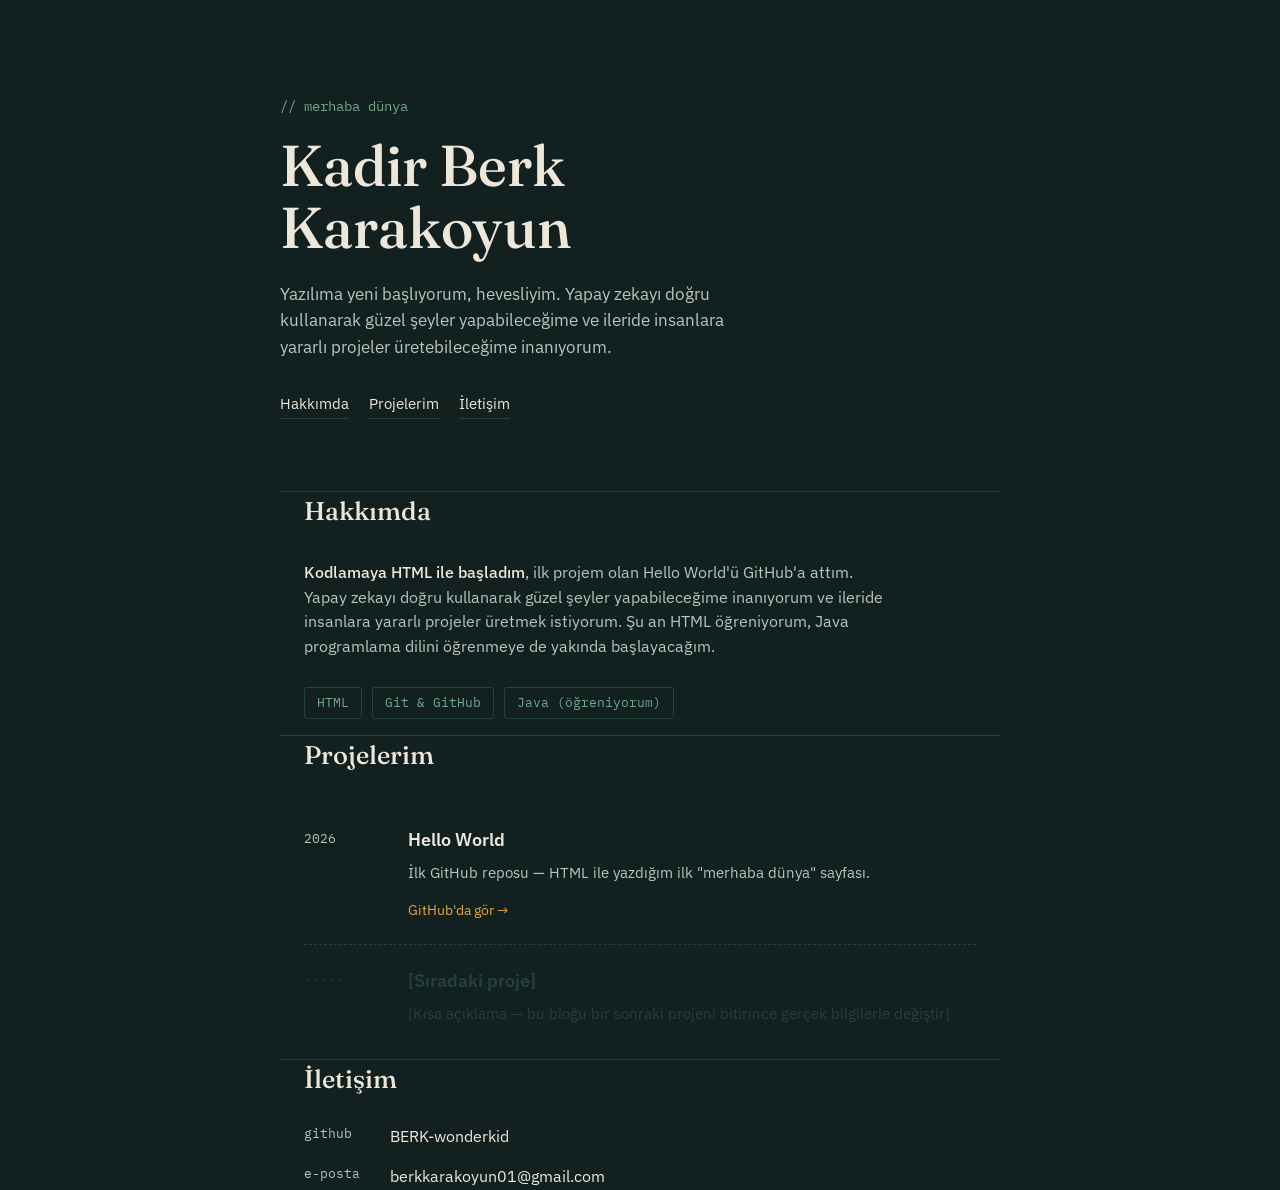
==== index.html @ 4d9e1911 "Rename portfolyo (1).html to index.html" ====
<!DOCTYPE html>
<html lang="tr">
<head>
<meta charset="UTF-8">
<meta name="viewport" content="width=device-width, initial-scale=1.0">
<title>Kadir Berk Karakoyun — Portfolyo</title>
<link rel="preconnect" href="https://fonts.googleapis.com">
<link rel="preconnect" href="https://fonts.gstatic.com" crossorigin>
<link href="https://fonts.googleapis.com/css2?family=Fraunces:opsz,wght@9..144,400;9..144,500;9..144,600&family=IBM+Plex+Sans:wght@400;500;600&family=IBM+Plex+Mono:wght@400;500&display=swap" rel="stylesheet">
<style>
  :root {
    --ink: #12211f;
    --panel: #172725;
    --panel-line: #24413c;
    --paper: #ede7da;
    --paper-dim: #b9c4bd;
    --amber: #e0a83e;
    --sage: #6fa98c;
    --max-w: 720px;
  }

  * { box-sizing: border-box; }

  html { scroll-behavior: smooth; }

  body {
    margin: 0;
    background: var(--ink);
    color: var(--paper);
    font-family: 'IBM Plex Sans', sans-serif;
    line-height: 1.55;
    -webkit-font-smoothing: antialiased;
  }

  ::selection { background: var(--amber); color: var(--ink); }

  a { color: inherit; }

  a:focus-visible,
  button:focus-visible {
    outline: 2px solid var(--amber);
    outline-offset: 3px;
  }

  .wrap {
    max-width: var(--max-w);
    margin: 0 auto;
    padding: 0 24px;
  }

  /* ---------- Header ---------- */

  header.hero {
    padding: 96px 0 72px;
    border-bottom: 1px solid var(--panel-line);
  }

  .hero .kicker {
    font-family: 'IBM Plex Mono', monospace;
    font-size: 0.85rem;
    color: var(--sage);
    margin: 0 0 18px;
  }

  .hero h1 {
    font-family: 'Fraunces', serif;
    font-weight: 500;
    font-size: clamp(2.4rem, 6vw, 3.6rem);
    line-height: 1.08;
    margin: 0 0 22px;
    max-width: 11ch;
  }

  .hero p {
    max-width: 46ch;
    color: var(--paper-dim);
    font-size: 1.05rem;
    margin: 0 0 32px;
  }

  .hero-links {
    display: flex;
    gap: 20px;
    flex-wrap: wrap;
  }

  .hero-links a {
    text-decoration: none;
    border-bottom: 1px solid var(--panel-line);
    padding-bottom: 3px;
    font-size: 0.95rem;
    transition: border-color 0.15s ease, color 0.15s ease;
  }

  .hero-links a:hover {
    border-color: var(--amber);
    color: var(--amber);
  }

  /* ---------- Section shared ---------- */

  section {
    padding: 64px 0;
    border-bottom: 1px solid var(--panel-line);
  }

  section h2 {
    font-family: 'Fraunces', serif;
    font-weight: 500;
    font-size: 1.6rem;
    margin: 0 0 28px;
  }

  /* ---------- Hakkımda ---------- */

  .about p {
    max-width: 58ch;
    color: var(--paper-dim);
    margin: 0 0 16px;
  }

  .about strong { color: var(--paper); font-weight: 500; }

  .skills {
    display: flex;
    flex-wrap: wrap;
    gap: 10px;
    margin-top: 28px;
    padding: 0;
    list-style: none;
  }

  .skills li {
    font-family: 'IBM Plex Mono', monospace;
    font-size: 0.82rem;
    color: var(--sage);
    border: 1px solid var(--panel-line);
    padding: 5px 12px;
    border-radius: 3px;
  }

  /* ---------- Projeler ---------- */

  .project {
    display: grid;
    grid-template-columns: 84px 1fr;
    gap: 20px;
    padding: 22px 0;
    border-top: 1px solid var(--panel-line);
  }

  .project:first-of-type { border-top: none; }

  .project .date {
    font-family: 'IBM Plex Mono', monospace;
    font-size: 0.8rem;
    color: var(--paper-dim);
    padding-top: 3px;
  }

  .project h3 {
    margin: 0 0 8px;
    font-size: 1.1rem;
    font-weight: 600;
  }

  .project p {
    margin: 0 0 12px;
    color: var(--paper-dim);
    font-size: 0.95rem;
  }

  .project a {
    text-decoration: none;
    font-size: 0.88rem;
    color: var(--amber);
    border-bottom: 1px solid transparent;
  }

  .project a:hover { border-color: var(--amber); }

  .project.placeholder .date,
  .project.placeholder h3,
  .project.placeholder p {
    color: var(--panel-line);
  }

  .project.placeholder {
    border-top: 1px dashed var(--panel-line);
  }

  /* ---------- İletişim ---------- */

  footer {
    padding: 56px 0 80px;
  }

  footer h2 {
    font-family: 'Fraunces', serif;
    font-weight: 500;
    font-size: 1.6rem;
    margin: 0 0 20px;
  }

  .contact-list {
    list-style: none;
    padding: 0;
    margin: 0;
    display: flex;
    flex-direction: column;
    gap: 10px;
  }

  .contact-list a {
    text-decoration: none;
    font-size: 1rem;
    display: inline-flex;
    gap: 10px;
    border-bottom: 1px solid transparent;
    width: fit-content;
  }

  .contact-list a:hover {
    color: var(--amber);
    border-color: var(--amber);
  }

  .contact-list .label {
    font-family: 'IBM Plex Mono', monospace;
    font-size: 0.8rem;
    color: var(--paper-dim);
    width: 76px;
    flex-shrink: 0;
  }

  @media (max-width: 520px) {
    header.hero { padding: 64px 0 48px; }
    section, footer { padding: 44px 0; }
    .project { grid-template-columns: 1fr; gap: 6px; }
  }

  @media (prefers-reduced-motion: reduce) {
    html { scroll-behavior: auto; }
  }
</style>
</head>
<body>

<!--
  Yeni bir proje bitirdiğinde: aşağıdaki "project placeholder" bloğunu
  gerçek bilgilerle doldur (tarih, başlık, açıklama, link), altına
  yeni bir "project placeholder" bloğu daha ekle.
-->

<header class="hero wrap">
  <p class="kicker">// merhaba dünya</p>
  <h1>Kadir Berk Karakoyun</h1>
  <p>Yazılıma yeni başlıyorum, hevesliyim. Yapay zekayı doğru kullanarak güzel şeyler yapabileceğime ve ileride insanlara yararlı projeler üretebileceğime inanıyorum.</p>
  <nav class="hero-links">
    <a href="#hakkimda">Hakkımda</a>
    <a href="#projeler">Projelerim</a>
    <a href="#iletisim">İletişim</a>
  </nav>
</header>

<section class="about wrap" id="hakkimda">
  <h2>Hakkımda</h2>
  <p><strong>Kodlamaya HTML ile başladım</strong>, ilk projem olan Hello World'ü GitHub'a attım. Yapay zekayı doğru kullanarak güzel şeyler yapabileceğime inanıyorum ve ileride insanlara yararlı projeler üretmek istiyorum. Şu an HTML öğreniyorum, Java programlama dilini öğrenmeye de yakında başlayacağım.</p>
  <ul class="skills">
    <li>HTML</li>
    <li>Git &amp; GitHub</li>
    <li>Java (öğreniyorum)</li>
  </ul>
</section>

<section class="projects wrap" id="projeler">
  <h2>Projelerim</h2>

  <div class="project">
    <span class="date">2026</span>
    <div>
      <h3>Hello World</h3>
      <p>İlk GitHub reposu — HTML ile yazdığım ilk "merhaba dünya" sayfası.</p>
      <a href="https://github.com/BERK-wonderkid/HELLO-WORLD" target="_blank" rel="noopener">GitHub'da gör →</a>
    </div>
  </div>

  <div class="project placeholder">
    <span class="date">·····</span>
    <div>
      <h3>[Sıradaki proje]</h3>
      <p>[Kısa açıklama — bu bloğu bir sonraki projeni bitirince gerçek bilgilerle değiştir]</p>
    </div>
  </div>
</section>

<footer class="wrap" id="iletisim">
  <h2>İletişim</h2>
  <ul class="contact-list">
    <li><a href="https://github.com/BERK-wonderkid" target="_blank" rel="noopener"><span class="label">github</span> BERK-wonderkid</a></li>
    <li><a href="mailto:berkkarakoyun01@gmail.com"><span class="label">e-posta</span> berkkarakoyun01@gmail.com</a></li>
  </ul>
</footer>

</body>
</html>
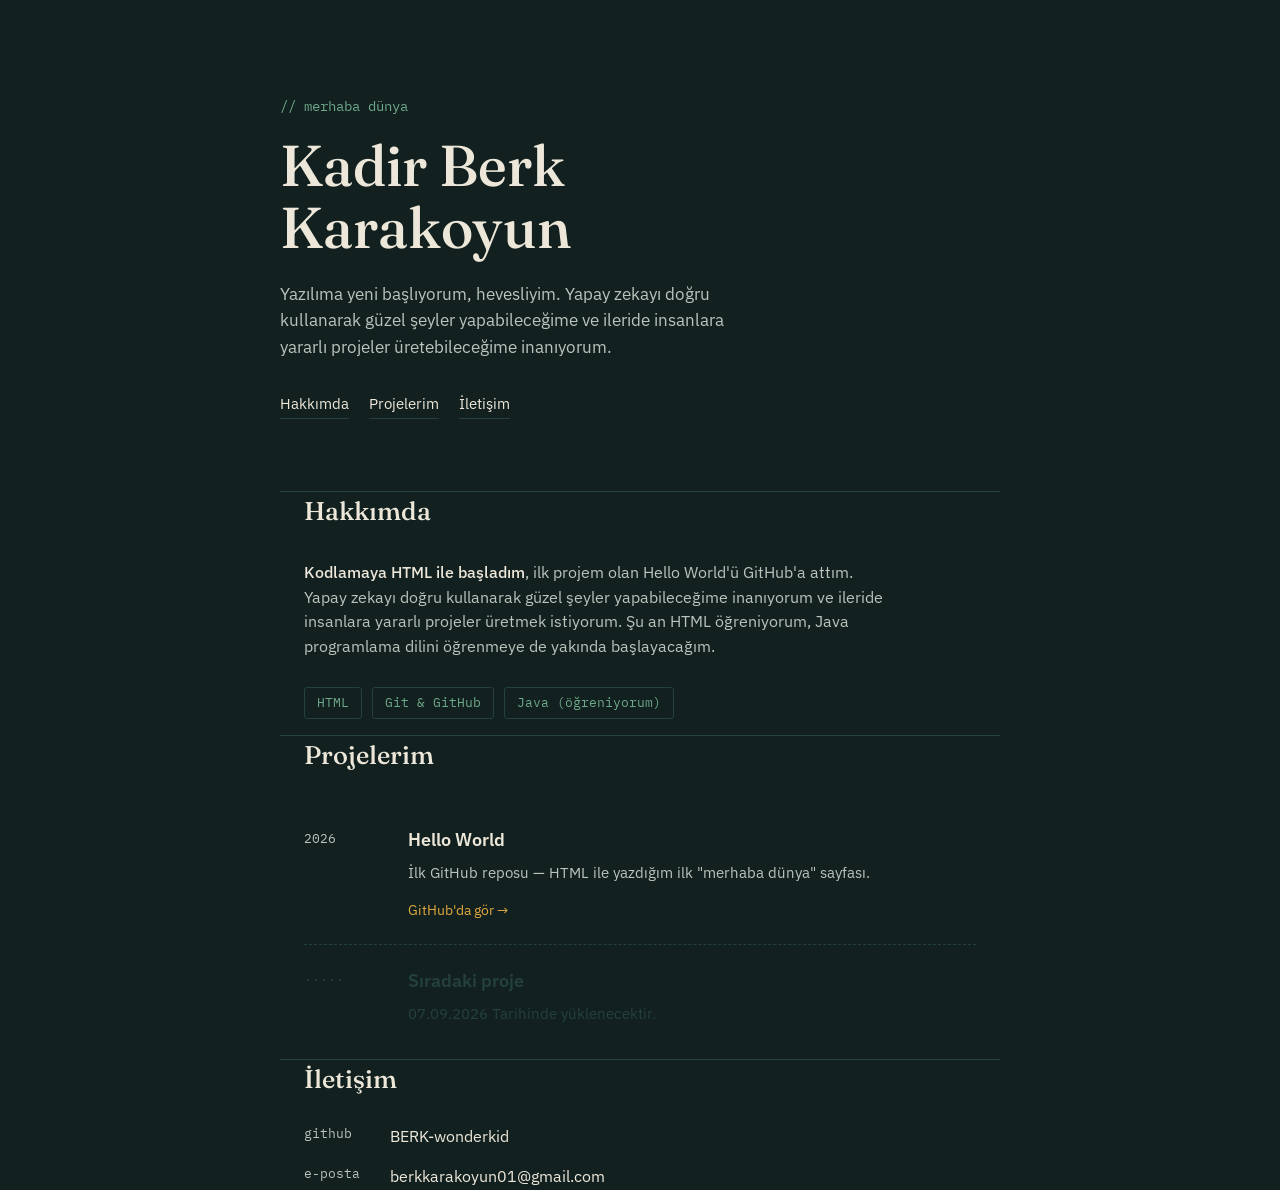
==== commit 054c8768: "Update project details in index.html" ====
--- a/index.html
+++ b/index.html
@@ -288,8 +288,8 @@
   <div class="project placeholder">
     <span class="date">·····</span>
     <div>
-      <h3>[Sıradaki proje]</h3>
-      <p>[Kısa açıklama — bu bloğu bir sonraki projeni bitirince gerçek bilgilerle değiştir]</p>
+      <h3>Sıradaki proje</h3>
+      <p>07.09.2026 Tarihinde yüklenecektir. </p>
     </div>
   </div>
 </section>
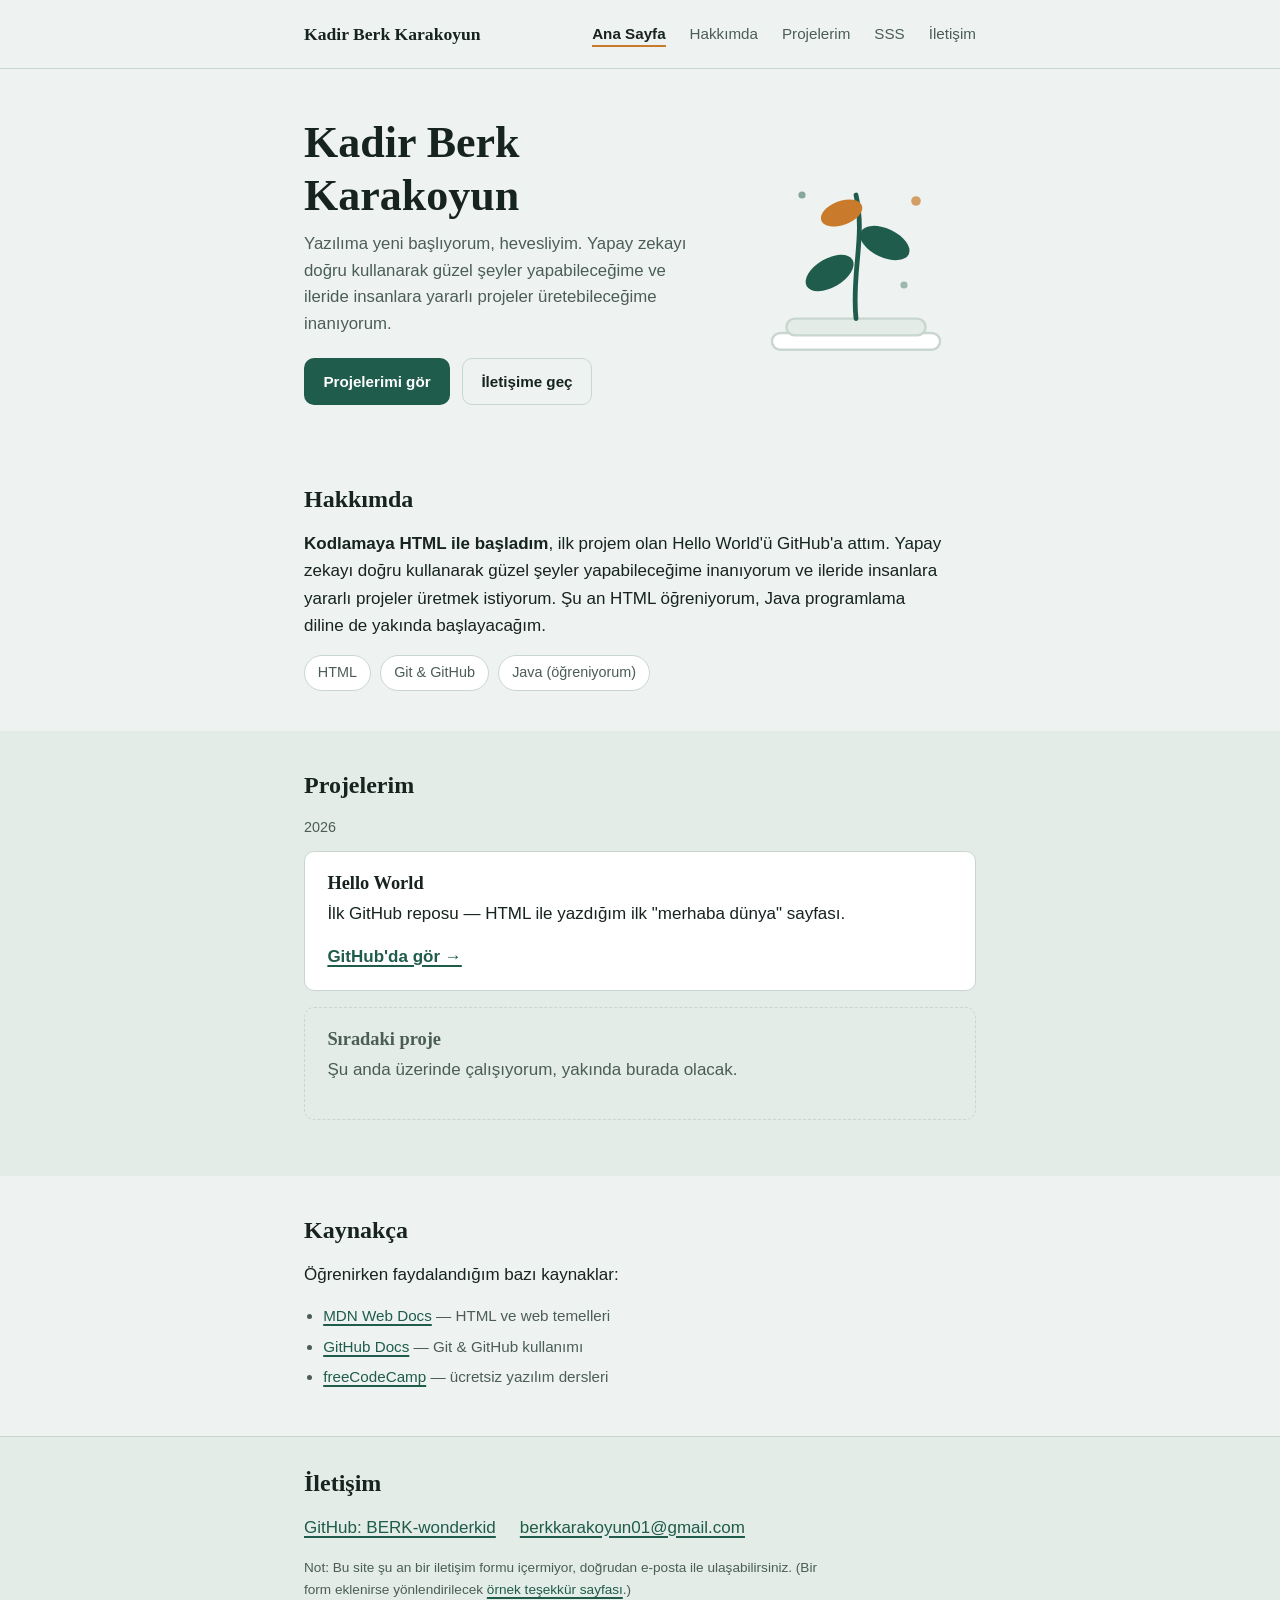
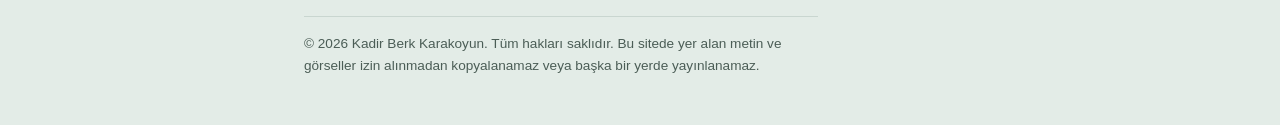
==== commit 2c255318: "Update portfolio site title and content" ====
--- a/index.html
+++ b/index.html
@@ -3,303 +3,112 @@
 <head>
 <meta charset="UTF-8">
 <meta name="viewport" content="width=device-width, initial-scale=1.0">
-<title>Kadir Berk Karakoyun — Portfolyo</title>
-<link rel="preconnect" href="https://fonts.googleapis.com">
-<link rel="preconnect" href="https://fonts.gstatic.com" crossorigin>
-<link href="https://fonts.googleapis.com/css2?family=Fraunces:opsz,wght@9..144,400;9..144,500;9..144,600&family=IBM+Plex+Sans:wght@400;500;600&family=IBM+Plex+Mono:wght@400;500&display=swap" rel="stylesheet">
-<style>
-  :root {
-    --ink: #12211f;
-    --panel: #172725;
-    --panel-line: #24413c;
-    --paper: #ede7da;
-    --paper-dim: #b9c4bd;
-    --amber: #e0a83e;
-    --sage: #6fa98c;
-    --max-w: 720px;
-  }
-
-  * { box-sizing: border-box; }
-
-  html { scroll-behavior: smooth; }
-
-  body {
-    margin: 0;
-    background: var(--ink);
-    color: var(--paper);
-    font-family: 'IBM Plex Sans', sans-serif;
-    line-height: 1.55;
-    -webkit-font-smoothing: antialiased;
-  }
-
-  ::selection { background: var(--amber); color: var(--ink); }
-
-  a { color: inherit; }
-
-  a:focus-visible,
-  button:focus-visible {
-    outline: 2px solid var(--amber);
-    outline-offset: 3px;
-  }
-
-  .wrap {
-    max-width: var(--max-w);
-    margin: 0 auto;
-    padding: 0 24px;
-  }
-
-  /* ---------- Header ---------- */
-
-  header.hero {
-    padding: 96px 0 72px;
-    border-bottom: 1px solid var(--panel-line);
-  }
-
-  .hero .kicker {
-    font-family: 'IBM Plex Mono', monospace;
-    font-size: 0.85rem;
-    color: var(--sage);
-    margin: 0 0 18px;
-  }
-
-  .hero h1 {
-    font-family: 'Fraunces', serif;
-    font-weight: 500;
-    font-size: clamp(2.4rem, 6vw, 3.6rem);
-    line-height: 1.08;
-    margin: 0 0 22px;
-    max-width: 11ch;
-  }
-
-  .hero p {
-    max-width: 46ch;
-    color: var(--paper-dim);
-    font-size: 1.05rem;
-    margin: 0 0 32px;
-  }
-
-  .hero-links {
-    display: flex;
-    gap: 20px;
-    flex-wrap: wrap;
-  }
-
-  .hero-links a {
-    text-decoration: none;
-    border-bottom: 1px solid var(--panel-line);
-    padding-bottom: 3px;
-    font-size: 0.95rem;
-    transition: border-color 0.15s ease, color 0.15s ease;
-  }
-
-  .hero-links a:hover {
-    border-color: var(--amber);
-    color: var(--amber);
-  }
-
-  /* ---------- Section shared ---------- */
-
-  section {
-    padding: 64px 0;
-    border-bottom: 1px solid var(--panel-line);
-  }
-
-  section h2 {
-    font-family: 'Fraunces', serif;
-    font-weight: 500;
-    font-size: 1.6rem;
-    margin: 0 0 28px;
-  }
-
-  /* ---------- Hakkımda ---------- */
-
-  .about p {
-    max-width: 58ch;
-    color: var(--paper-dim);
-    margin: 0 0 16px;
-  }
-
-  .about strong { color: var(--paper); font-weight: 500; }
-
-  .skills {
-    display: flex;
-    flex-wrap: wrap;
-    gap: 10px;
-    margin-top: 28px;
-    padding: 0;
-    list-style: none;
-  }
-
-  .skills li {
-    font-family: 'IBM Plex Mono', monospace;
-    font-size: 0.82rem;
-    color: var(--sage);
-    border: 1px solid var(--panel-line);
-    padding: 5px 12px;
-    border-radius: 3px;
-  }
-
-  /* ---------- Projeler ---------- */
-
-  .project {
-    display: grid;
-    grid-template-columns: 84px 1fr;
-    gap: 20px;
-    padding: 22px 0;
-    border-top: 1px solid var(--panel-line);
-  }
-
-  .project:first-of-type { border-top: none; }
-
-  .project .date {
-    font-family: 'IBM Plex Mono', monospace;
-    font-size: 0.8rem;
-    color: var(--paper-dim);
-    padding-top: 3px;
-  }
-
-  .project h3 {
-    margin: 0 0 8px;
-    font-size: 1.1rem;
-    font-weight: 600;
-  }
-
-  .project p {
-    margin: 0 0 12px;
-    color: var(--paper-dim);
-    font-size: 0.95rem;
-  }
-
-  .project a {
-    text-decoration: none;
-    font-size: 0.88rem;
-    color: var(--amber);
-    border-bottom: 1px solid transparent;
-  }
-
-  .project a:hover { border-color: var(--amber); }
-
-  .project.placeholder .date,
-  .project.placeholder h3,
-  .project.placeholder p {
-    color: var(--panel-line);
-  }
-
-  .project.placeholder {
-    border-top: 1px dashed var(--panel-line);
-  }
-
-  /* ---------- İletişim ---------- */
-
-  footer {
-    padding: 56px 0 80px;
-  }
-
-  footer h2 {
-    font-family: 'Fraunces', serif;
-    font-weight: 500;
-    font-size: 1.6rem;
-    margin: 0 0 20px;
-  }
-
-  .contact-list {
-    list-style: none;
-    padding: 0;
-    margin: 0;
-    display: flex;
-    flex-direction: column;
-    gap: 10px;
-  }
-
-  .contact-list a {
-    text-decoration: none;
-    font-size: 1rem;
-    display: inline-flex;
-    gap: 10px;
-    border-bottom: 1px solid transparent;
-    width: fit-content;
-  }
-
-  .contact-list a:hover {
-    color: var(--amber);
-    border-color: var(--amber);
-  }
-
-  .contact-list .label {
-    font-family: 'IBM Plex Mono', monospace;
-    font-size: 0.8rem;
-    color: var(--paper-dim);
-    width: 76px;
-    flex-shrink: 0;
-  }
-
-  @media (max-width: 520px) {
-    header.hero { padding: 64px 0 48px; }
-    section, footer { padding: 44px 0; }
-    .project { grid-template-columns: 1fr; gap: 6px; }
-  }
-
-  @media (prefers-reduced-motion: reduce) {
-    html { scroll-behavior: auto; }
-  }
-</style>
+<title>Kadir Berk Karakoyun — Yazılım Öğrenme Yolculuğu</title>
+<meta name="description" content="Kadir Berk Karakoyun'un kişisel portfolyo sitesi. HTML ile başlayan yazılım öğrenme yolculuğu, projeler ve iletişim bilgileri.">
+<link rel="stylesheet" href="style.css">
+<link rel="icon" href="data:image/svg+xml,%3Csvg xmlns='http://www.w3.org/2000/svg' viewBox='0 0 32 32'%3E%3Crect width='32' height='32' rx='6' fill='%231f5c4b'/%3E%3Cpath d='M16 24 C13 17,19 13,16 6' stroke='%23ffffff' stroke-width='2.5' fill='none' stroke-linecap='round'/%3E%3C/svg%3E">
 </head>
 <body>
+<a class="skip-link" href="#icerik">İçeriğe geç</a>
 
-<!--
-  Yeni bir proje bitirdiğinde: aşağıdaki "project placeholder" bloğunu
-  gerçek bilgilerle doldur (tarih, başlık, açıklama, link), altına
-  yeni bir "project placeholder" bloğu daha ekle.
--->
-
-<header class="hero wrap">
-  <p class="kicker">// merhaba dünya</p>
-  <h1>Kadir Berk Karakoyun</h1>
-  <p>Yazılıma yeni başlıyorum, hevesliyim. Yapay zekayı doğru kullanarak güzel şeyler yapabileceğime ve ileride insanlara yararlı projeler üretebileceğime inanıyorum.</p>
-  <nav class="hero-links">
-    <a href="#hakkimda">Hakkımda</a>
-    <a href="#projeler">Projelerim</a>
-    <a href="#iletisim">İletişim</a>
-  </nav>
+<header class="site-header">
+  <div class="wrap">
+    <a class="logo" href="index.html">Kadir Berk Karakoyun</a>
+    <nav class="main-nav" aria-label="Ana gezinme">
+      <ul>
+        <li><a href="index.html" aria-current="page">Ana Sayfa</a></li>
+        <li><a href="index.html#hakkimda">Hakkımda</a></li>
+        <li><a href="index.html#projeler">Projelerim</a></li>
+        <li><a href="sss.html">SSS</a></li>
+        <li><a href="index.html#iletisim">İletişim</a></li>
+      </ul>
+    </nav>
+  </div>
 </header>
 
-<section class="about wrap" id="hakkimda">
-  <h2>Hakkımda</h2>
-  <p><strong>Kodlamaya HTML ile başladım</strong>, ilk projem olan Hello World'ü GitHub'a attım. Yapay zekayı doğru kullanarak güzel şeyler yapabileceğime inanıyorum ve ileride insanlara yararlı projeler üretmek istiyorum. Şu an HTML öğreniyorum, Java programlama dilini öğrenmeye de yakında başlayacağım.</p>
-  <ul class="skills">
-    <li>HTML</li>
-    <li>Git &amp; GitHub</li>
-    <li>Java (öğreniyorum)</li>
-  </ul>
-</section>
+<main id="icerik">
 
-<section class="projects wrap" id="projeler">
-  <h2>Projelerim</h2>
+  <section class="hero">
+    <div class="wrap">
+      <div class="hero-text">
+        <h1>Kadir Berk Karakoyun</h1>
+        <p class="tagline">Yazılıma yeni başlıyorum, hevesliyim. Yapay zekayı doğru kullanarak güzel şeyler yapabileceğime ve ileride insanlara yararlı projeler üretebileceğime inanıyorum.</p>
+        <div class="cta-row">
+          <a class="btn btn-primary" href="index.html#projeler">Projelerimi gör</a>
+          <a class="btn btn-ghost" href="index.html#iletisim">İletişime geç</a>
+        </div>
+      </div>
+      <div class="hero-art">
+        <svg viewBox="0 0 200 220" xmlns="http://www.w3.org/2000/svg" role="img" aria-hidden="true" focusable="false">
+          <title>Defterden filizlenen bir fidan</title>
+          <rect x="30" y="170" width="140" height="14" rx="7" fill="#ffffff" stroke="#c9d6d0" stroke-width="2"/>
+          <rect x="42" y="158" width="116" height="14" rx="7" fill="#e3ece7" stroke="#c9d6d0" stroke-width="2"/>
+          <path d="M100 158 C 96 120, 108 90, 100 55" fill="none" stroke="#1f5c4b" stroke-width="4" stroke-linecap="round"/>
+          <ellipse cx="78" cy="120" rx="22" ry="12" fill="#1f5c4b" transform="rotate(-30 78 120)"/>
+          <ellipse cx="124" cy="95" rx="22" ry="12" fill="#1f5c4b" transform="rotate(25 124 95)"/>
+          <ellipse cx="88" cy="70" rx="18" ry="10" fill="#c97a2b" transform="rotate(-20 88 70)"/>
+          <circle cx="150" cy="60" r="4" fill="#c97a2b" opacity="0.7"/>
+          <circle cx="55" cy="55" r="3" fill="#1f5c4b" opacity="0.5"/>
+          <circle cx="140" cy="130" r="3" fill="#1f5c4b" opacity="0.4"/>
+        </svg>
+      </div>
+    </div>
+  </section>
 
-  <div class="project">
-    <span class="date">2026</span>
-    <div>
-      <h3>Hello World</h3>
-      <p>İlk GitHub reposu — HTML ile yazdığım ilk "merhaba dünya" sayfası.</p>
-      <a href="https://github.com/BERK-wonderkid/HELLO-WORLD" target="_blank" rel="noopener">GitHub'da gör →</a>
+  <section id="hakkimda">
+    <div class="wrap">
+      <h2>Hakkımda</h2>
+      <p><strong>Kodlamaya HTML ile başladım</strong>, ilk projem olan Hello World'ü GitHub'a attım. Yapay zekayı doğru kullanarak güzel şeyler yapabileceğime inanıyorum ve ileride insanlara yararlı projeler üretmek istiyorum. Şu an HTML öğreniyorum, Java programlama diline de yakında başlayacağım.</p>
+      <ul class="skills-list">
+        <li>HTML</li>
+        <li>Git &amp; GitHub</li>
+        <li>Java (öğreniyorum)</li>
+      </ul>
     </div>
+  </section>
+
+  <section class="alt" id="projeler">
+    <div class="wrap">
+      <h2>Projelerim</h2>
+      <p class="project-year">2026</p>
+
+      <article class="project">
+        <h3>Hello World</h3>
+        <p>İlk GitHub reposu — HTML ile yazdığım ilk "merhaba dünya" sayfası.</p>
+        <a class="repo-link" href="https://github.com/BERK-wonderkid/HELLO-WORLD">GitHub'da gör →</a>
+      </article>
+
+      <article class="project placeholder">
+        <h3>Sıradaki proje</h3>
+        <p>Şu anda üzerinde çalışıyorum, yakında burada olacak.</p>
+      </article>
+    </div>
+  </section>
+
+  <section id="kaynakca">
+    <div class="wrap">
+      <h2>Kaynakça</h2>
+      <p>Öğrenirken faydalandığım bazı kaynaklar:</p>
+      <ul class="sources-list">
+        <li><a href="https://developer.mozilla.org/tr/">MDN Web Docs</a> — HTML ve web temelleri</li>
+        <li><a href="https://docs.github.com/">GitHub Docs</a> — Git &amp; GitHub kullanımı</li>
+        <li><a href="https://www.freecodecamp.org/">freeCodeCamp</a> — ücretsiz yazılım dersleri</li>
+      </ul>
+    </div>
+  </section>
+
+</main>
+
+<footer class="site-footer" id="iletisim">
+  <div class="wrap">
+    <h2>İletişim</h2>
+    <ul>
+      <li><a href="https://github.com/BERK-wonderkid">GitHub: BERK-wonderkid</a></li>
+      <li><a href="mailto:berkkarakoyun01@gmail.com">berkkarakoyun01@gmail.com</a></li>
+    </ul>
+    <p class="thanks-link">Not: Bu site şu an bir iletişim formu içermiyor, doğrudan e-posta ile ulaşabilirsiniz. (Bir form eklenirse yönlendirilecek <a href="tesekkur.html">örnek teşekkür sayfası</a>.)</p>
+    <p class="copyright">© 2026 Kadir Berk Karakoyun. Tüm hakları saklıdır. Bu sitede yer alan metin ve görseller izin alınmadan kopyalanamaz veya başka bir yerde yayınlanamaz.</p>
   </div>
-
-  <div class="project placeholder">
-    <span class="date">·····</span>
-    <div>
-      <h3>Sıradaki proje</h3>
-      <p>07.09.2026 Tarihinde yüklenecektir. </p>
-    </div>
-  </div>
-</section>
-
-<footer class="wrap" id="iletisim">
-  <h2>İletişim</h2>
-  <ul class="contact-list">
-    <li><a href="https://github.com/BERK-wonderkid" target="_blank" rel="noopener"><span class="label">github</span> BERK-wonderkid</a></li>
-    <li><a href="mailto:berkkarakoyun01@gmail.com"><span class="label">e-posta</span> berkkarakoyun01@gmail.com</a></li>
-  </ul>
 </footer>
 
 </body>
--- a/style.css
+++ b/style.css
@@ -0,0 +1,297 @@
+/* ============================================
+   Kadir Berk Karakoyun — Portfolyo
+   Tema: "Öğrenme Defteri" (learning-notebook)
+   Tek dosya, harici font/istek yok -> hızlı yükleme
+   ============================================ */
+
+:root {
+  --bg: #eef3f1;
+  --bg-alt: #e3ece7;
+  --surface: #ffffff;
+  --ink: #16231f;
+  --ink-soft: #4b5d56;
+  --primary: #1f5c4b;
+  --primary-dark: #163f34;
+  --accent: #c97a2b;
+  --border: #c9d6d0;
+  --border-soft: #dbe4e0;
+  --radius: 10px;
+  --serif: Georgia, 'Iowan Old Style', 'Palatino Linotype', 'Times New Roman', serif;
+  --sans: -apple-system, BlinkMacSystemFont, 'Segoe UI', Roboto, Helvetica, Arial, sans-serif;
+  --max: 720px;
+}
+
+* { box-sizing: border-box; }
+
+html {
+  color-scheme: light;
+  scroll-behavior: smooth;
+}
+
+@media (prefers-reduced-motion: reduce) {
+  html { scroll-behavior: auto; }
+  * { animation-duration: 0.001ms !important; animation-iteration-count: 1 !important; transition-duration: 0.001ms !important; }
+}
+
+body {
+  margin: 0;
+  background: var(--bg);
+  color: var(--ink);
+  font-family: var(--sans);
+  font-size: 17px;
+  line-height: 1.6;
+  -webkit-font-smoothing: antialiased;
+}
+
+h1, h2, h3 {
+  font-family: var(--serif);
+  color: var(--ink);
+  line-height: 1.2;
+  font-weight: 600;
+}
+
+h1 { font-size: clamp(2rem, 5vw, 2.75rem); margin: 0 0 0.5rem; }
+h2 { font-size: 1.5rem; margin: 0 0 1rem; }
+h3 { font-size: 1.15rem; margin: 0 0 0.35rem; }
+
+p { margin: 0 0 1rem; max-width: 68ch; }
+
+a {
+  color: var(--primary);
+  text-decoration-thickness: 1.5px;
+  text-underline-offset: 3px;
+}
+a:hover { color: var(--primary-dark); }
+
+a:focus-visible,
+button:focus-visible,
+summary:focus-visible {
+  outline: 3px solid var(--accent);
+  outline-offset: 3px;
+  border-radius: 4px;
+}
+
+/* Skip link — keyboard/screen-reader users can bypass the nav */
+.skip-link {
+  position: absolute;
+  left: -9999px;
+  top: 0;
+  background: var(--primary);
+  color: #fff;
+  padding: 0.75rem 1.25rem;
+  z-index: 100;
+  border-radius: 0 0 6px 0;
+}
+.skip-link:focus {
+  left: 0;
+}
+
+.wrap {
+  max-width: var(--max);
+  margin: 0 auto;
+  padding: 0 1.5rem;
+}
+
+/* ---- Header / nav ---- */
+header.site-header {
+  padding: 1.25rem 0;
+  border-bottom: 1px solid var(--border);
+}
+.site-header .wrap {
+  display: flex;
+  align-items: center;
+  justify-content: space-between;
+  gap: 1rem;
+  flex-wrap: wrap;
+}
+.logo {
+  font-family: var(--serif);
+  font-weight: 700;
+  font-size: 1.1rem;
+  color: var(--ink);
+  text-decoration: none;
+}
+nav.main-nav ul {
+  list-style: none;
+  display: flex;
+  gap: 1.5rem;
+  margin: 0;
+  padding: 0;
+  flex-wrap: wrap;
+}
+nav.main-nav a {
+  color: var(--ink-soft);
+  text-decoration: none;
+  font-size: 0.95rem;
+  padding-bottom: 3px;
+  border-bottom: 2px solid transparent;
+}
+nav.main-nav a:hover { color: var(--ink); }
+nav.main-nav a[aria-current="page"] {
+  color: var(--ink);
+  border-bottom-color: var(--accent);
+  font-weight: 600;
+}
+
+/* ---- Hero ---- */
+.hero {
+  padding: 3rem 0 2.5rem;
+}
+.hero .wrap {
+  display: flex;
+  align-items: center;
+  gap: 2.5rem;
+  flex-wrap: wrap;
+}
+.hero-text { flex: 1 1 340px; }
+.hero-art { flex: 0 1 240px; max-width: 240px; }
+.hero-art svg { width: 100%; height: auto; display: block; }
+.tagline { color: var(--ink-soft); font-size: 1.05rem; }
+.cta-row { display: flex; gap: 0.75rem; flex-wrap: wrap; margin-top: 1.25rem; }
+.btn {
+  display: inline-block;
+  padding: 0.65rem 1.15rem;
+  border-radius: var(--radius);
+  text-decoration: none;
+  font-size: 0.95rem;
+  font-weight: 600;
+  border: 1px solid transparent;
+}
+.btn-primary { background: var(--primary); color: #fff; }
+.btn-primary:hover { background: var(--primary-dark); color: #fff; }
+.btn-ghost { background: transparent; color: var(--ink); border-color: var(--border); }
+.btn-ghost:hover { border-color: var(--ink-soft); color: var(--ink); }
+
+/* ---- Sections ---- */
+section { padding: 2.5rem 0; }
+section.alt { background: var(--bg-alt); }
+.eyebrow-free-label {
+  color: var(--ink-soft);
+  font-size: 0.9rem;
+  margin: 0 0 0.25rem;
+}
+
+.skills-list {
+  list-style: none;
+  padding: 0;
+  margin: 1rem 0 0;
+  display: flex;
+  gap: 0.6rem;
+  flex-wrap: wrap;
+}
+.skills-list li {
+  border: 1px solid var(--border);
+  background: var(--surface);
+  padding: 0.35rem 0.8rem;
+  border-radius: 999px;
+  font-size: 0.9rem;
+  color: var(--ink-soft);
+}
+
+/* ---- Project cards ---- */
+.project-year { color: var(--ink-soft); font-size: 0.9rem; margin-bottom: 0.75rem; }
+.project {
+  background: var(--surface);
+  border: 1px solid var(--border);
+  border-radius: var(--radius);
+  padding: 1.25rem 1.4rem;
+  margin-bottom: 1rem;
+}
+.project.placeholder {
+  background: transparent;
+  border-style: dashed;
+  color: var(--ink-soft);
+}
+.project.placeholder h3 { color: var(--ink-soft); }
+.project a.repo-link { font-weight: 600; }
+
+/* ---- FAQ (details/summary — native, no JS) ---- */
+.faq-item {
+  border-bottom: 1px solid var(--border);
+  padding: 1rem 0;
+}
+.faq-item:first-child { border-top: 1px solid var(--border); }
+.faq-item summary {
+  cursor: pointer;
+  font-family: var(--serif);
+  font-weight: 600;
+  font-size: 1.05rem;
+  color: var(--ink);
+  list-style: none;
+  display: flex;
+  align-items: center;
+  justify-content: space-between;
+  gap: 1rem;
+}
+.faq-item summary::-webkit-details-marker { display: none; }
+.faq-item summary::after {
+  content: "+";
+  font-size: 1.3rem;
+  color: var(--accent);
+  flex-shrink: 0;
+}
+.faq-item[open] summary::after { content: "–"; }
+.faq-item p { margin-top: 0.75rem; color: var(--ink-soft); }
+
+/* ---- Kaynakça (references) ---- */
+.sources-list {
+  margin: 0;
+  padding-left: 1.2rem;
+  color: var(--ink-soft);
+  font-size: 0.95rem;
+}
+.sources-list li { margin-bottom: 0.4rem; }
+
+/* ---- Footer ---- */
+footer.site-footer {
+  border-top: 1px solid var(--border);
+  padding: 2rem 0;
+  background: var(--bg-alt);
+}
+footer.site-footer ul {
+  list-style: none;
+  padding: 0;
+  margin: 0 0 1rem;
+  display: flex;
+  gap: 1.5rem;
+  flex-wrap: wrap;
+}
+.copyright {
+  font-size: 0.85rem;
+  color: var(--ink-soft);
+  border-top: 1px solid var(--border);
+  padding-top: 1rem;
+  margin-top: 1rem;
+}
+.thanks-link {
+  font-size: 0.85rem;
+  color: var(--ink-soft);
+}
+
+/* ---- Error / thank-you pages ---- */
+.center-page {
+  min-height: 60vh;
+  display: flex;
+  align-items: center;
+}
+.center-page .wrap {
+  display: flex;
+  align-items: center;
+  gap: 2rem;
+  flex-wrap: wrap;
+}
+.center-page .art { flex: 0 1 180px; max-width: 180px; }
+.center-page .art svg { width: 100%; height: auto; }
+.center-content { flex: 1 1 320px; }
+.error-code {
+  font-family: var(--serif);
+  color: var(--border);
+  font-size: 3.5rem;
+  margin: 0;
+  line-height: 1;
+}
+
+@media (max-width: 560px) {
+  .hero .wrap, .center-page .wrap { flex-direction: column-reverse; text-align: left; }
+  section { padding: 2rem 0; }
+}
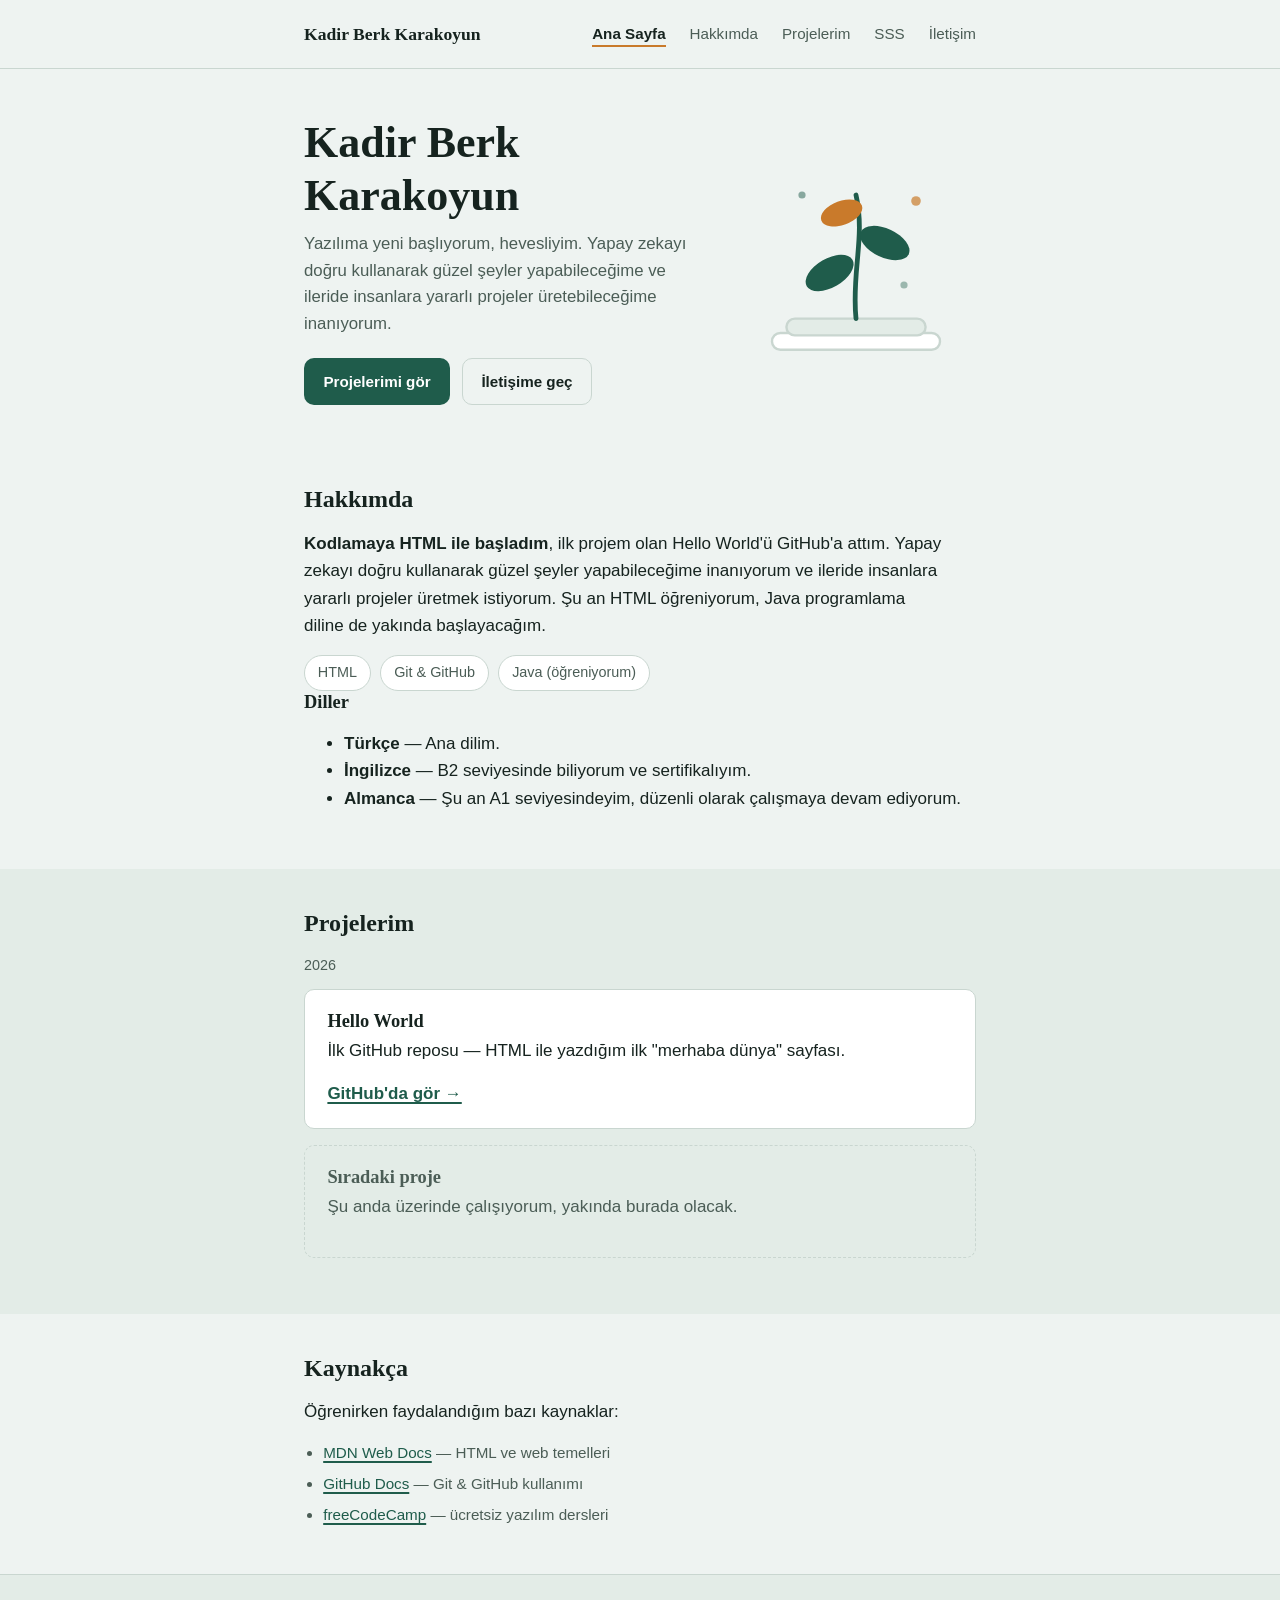
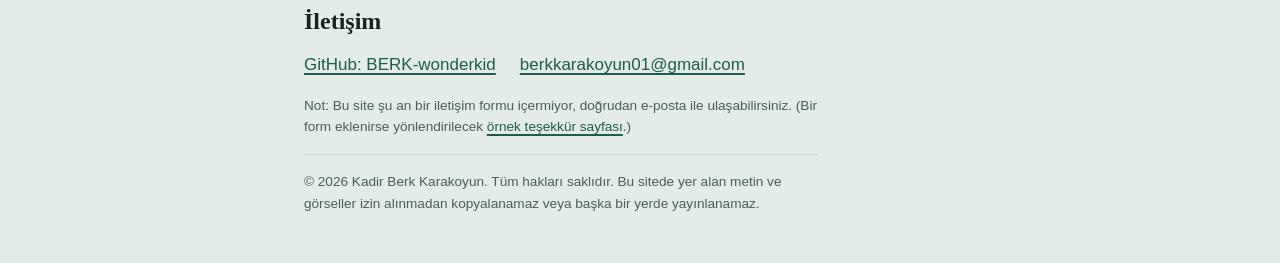
==== commit 58e211b8: "Add language proficiency section to index.html" ====
--- a/index.html
+++ b/index.html
@@ -64,6 +64,12 @@
         <li>Git &amp; GitHub</li>
         <li>Java (öğreniyorum)</li>
       </ul>
+<h3>Diller</h3>
+<ul>
+  <li><strong>Türkçe</strong> — Ana dilim.</li>
+  <li><strong>İngilizce</strong> — B2 seviyesinde biliyorum ve sertifikalıyım.</li>
+  <li><strong>Almanca</strong> — Şu an A1 seviyesindeyim, düzenli olarak çalışmaya devam ediyorum.</li>
+</ul>
     </div>
   </section>
 
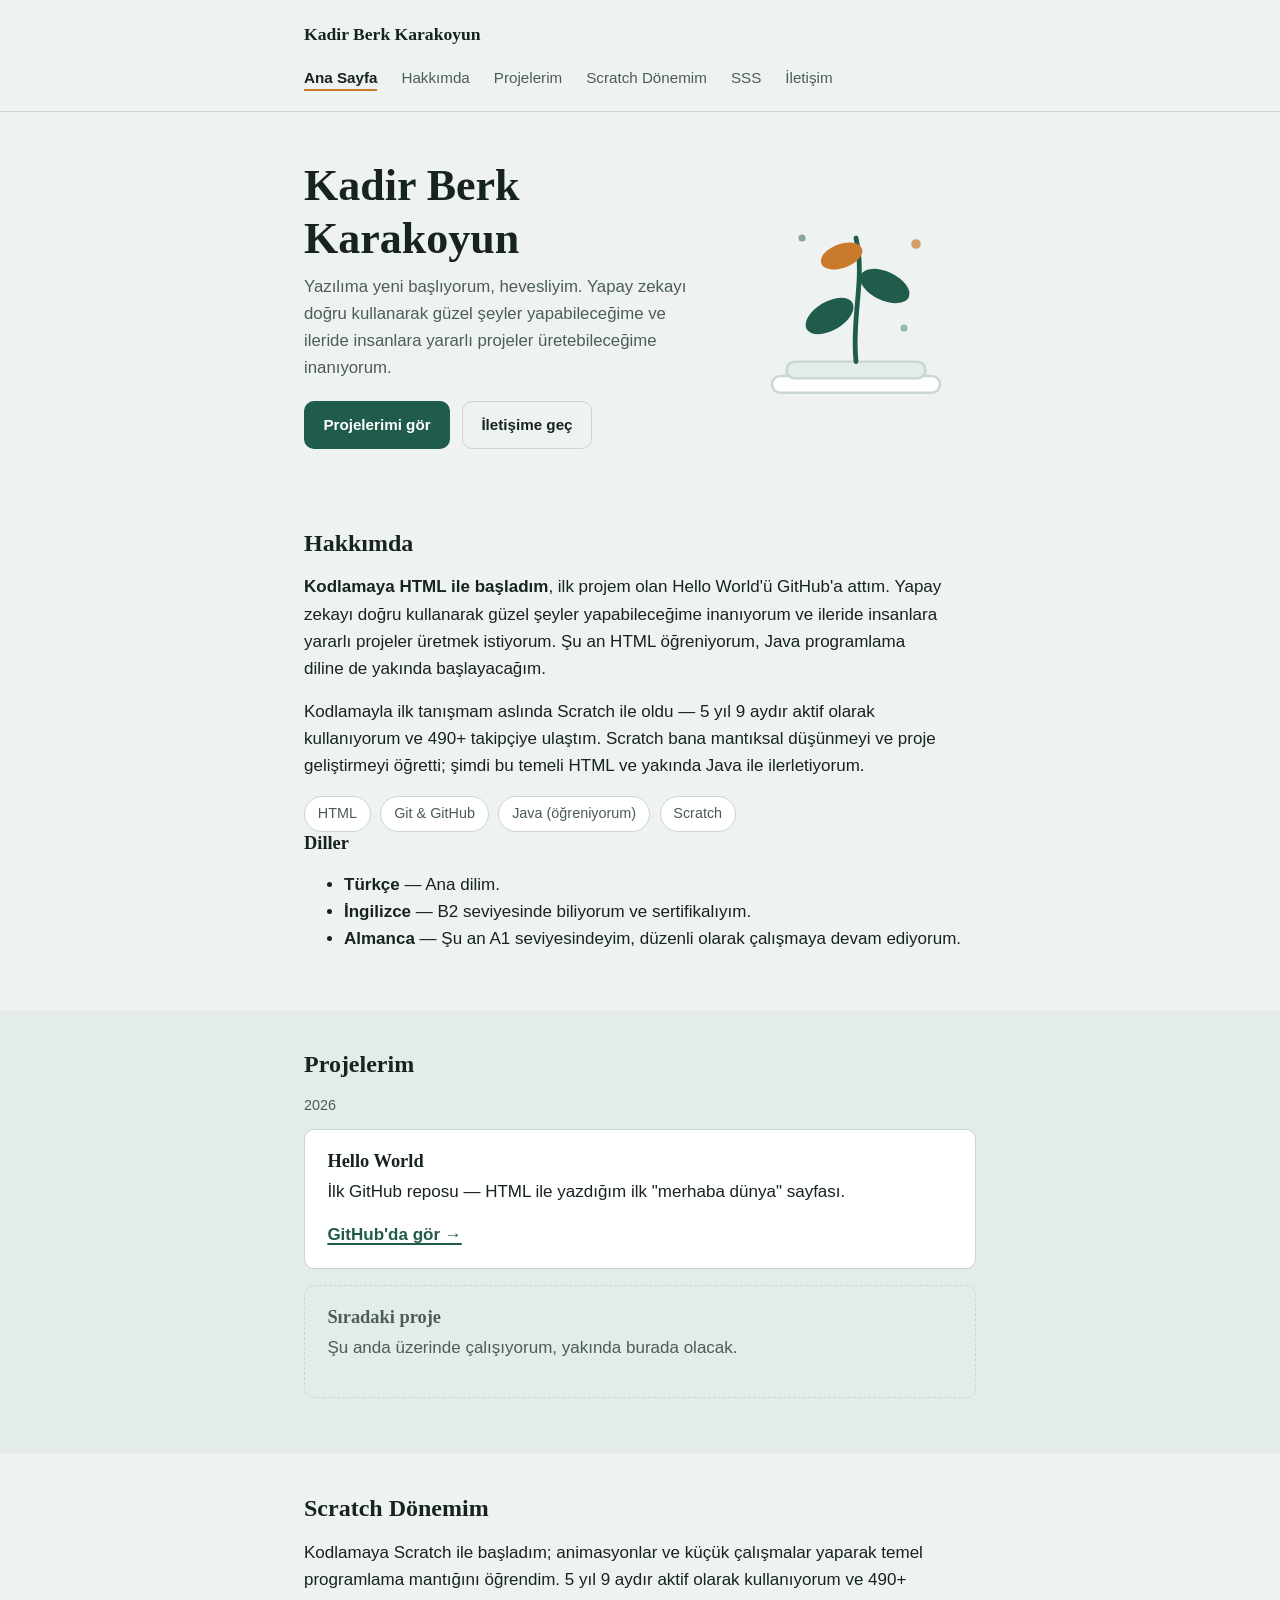
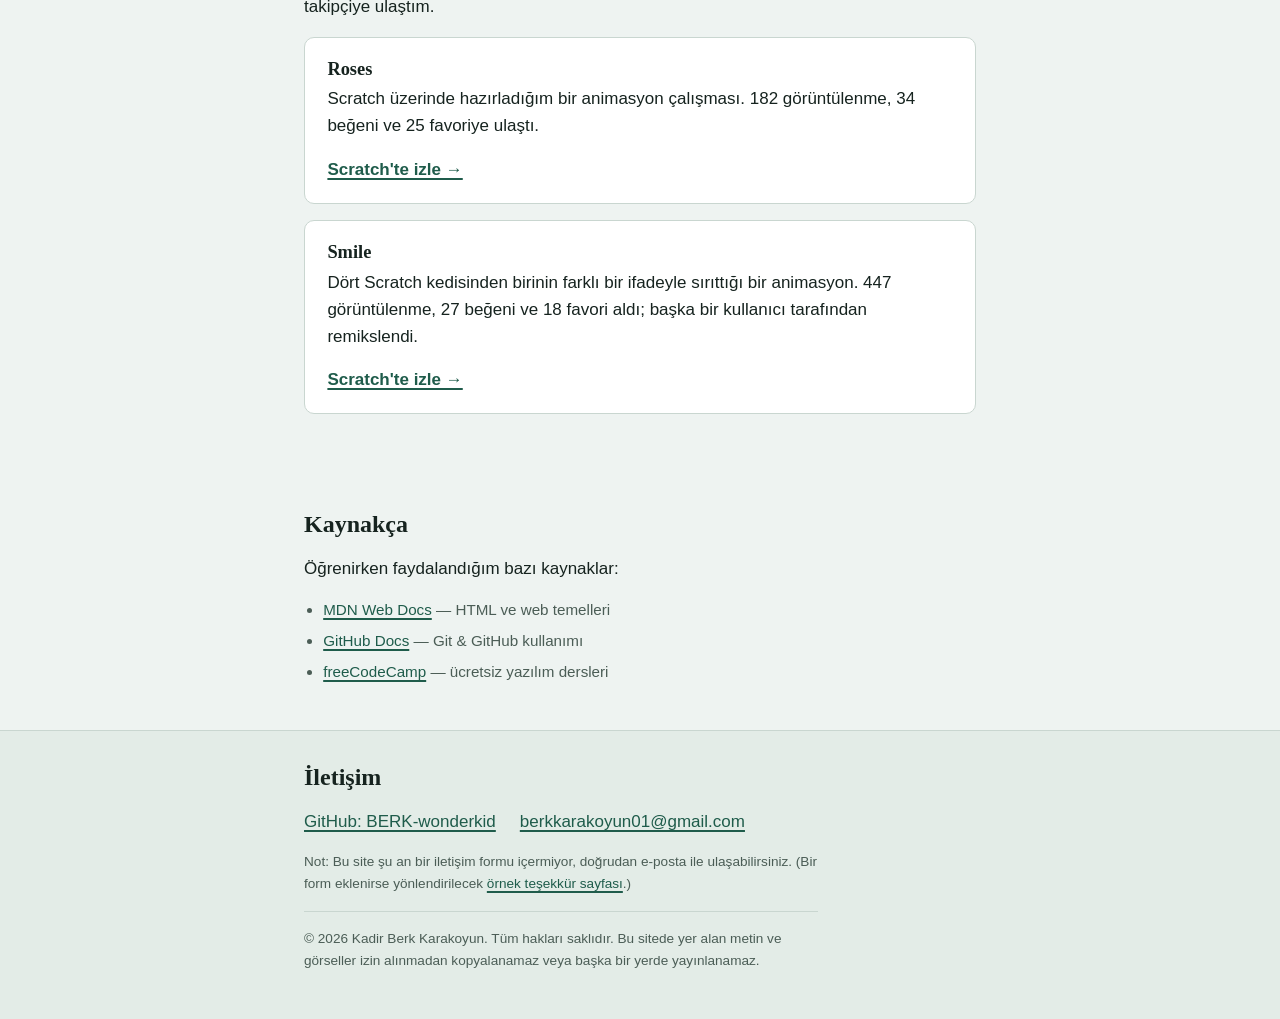
==== commit c090f263: "Add files via upload" ====
--- a/index.html
+++ b/index.html
@@ -19,6 +19,7 @@
         <li><a href="index.html" aria-current="page">Ana Sayfa</a></li>
         <li><a href="index.html#hakkimda">Hakkımda</a></li>
         <li><a href="index.html#projeler">Projelerim</a></li>
+        <li><a href="index.html#scratch">Scratch Dönemim</a></li>
         <li><a href="sss.html">SSS</a></li>
         <li><a href="index.html#iletisim">İletişim</a></li>
       </ul>
@@ -59,10 +60,12 @@
     <div class="wrap">
       <h2>Hakkımda</h2>
       <p><strong>Kodlamaya HTML ile başladım</strong>, ilk projem olan Hello World'ü GitHub'a attım. Yapay zekayı doğru kullanarak güzel şeyler yapabileceğime inanıyorum ve ileride insanlara yararlı projeler üretmek istiyorum. Şu an HTML öğreniyorum, Java programlama diline de yakında başlayacağım.</p>
+      <p>Kodlamayla ilk tanışmam aslında Scratch ile oldu — 5 yıl 9 aydır aktif olarak kullanıyorum ve 490+ takipçiye ulaştım. Scratch bana mantıksal düşünmeyi ve proje geliştirmeyi öğretti; şimdi bu temeli HTML ve yakında Java ile ilerletiyorum.</p>
       <ul class="skills-list">
         <li>HTML</li>
         <li>Git &amp; GitHub</li>
         <li>Java (öğreniyorum)</li>
+        <li>Scratch</li>
       </ul>
 <h3>Diller</h3>
 <ul>
@@ -87,6 +90,25 @@
       <article class="project placeholder">
         <h3>Sıradaki proje</h3>
         <p>Şu anda üzerinde çalışıyorum, yakında burada olacak.</p>
+      </article>
+    </div>
+  </section>
+
+  <section id="scratch">
+    <div class="wrap">
+      <h2>Scratch Dönemim</h2>
+      <p>Kodlamaya Scratch ile başladım; animasyonlar ve küçük çalışmalar yaparak temel programlama mantığını öğrendim. 5 yıl 9 aydır aktif olarak kullanıyorum ve 490+ takipçiye ulaştım.</p>
+
+      <article class="project">
+        <h3>Roses</h3>
+        <p>Scratch üzerinde hazırladığım bir animasyon çalışması. 182 görüntülenme, 34 beğeni ve 25 favoriye ulaştı.</p>
+        <a class="repo-link" href="https://scratch.mit.edu/projects/460603294/">Scratch'te izle →</a>
+      </article>
+
+      <article class="project">
+        <h3>Smile</h3>
+        <p>Dört Scratch kedisinden birinin farklı bir ifadeyle sırıttığı bir animasyon. 447 görüntülenme, 27 beğeni ve 18 favori aldı; başka bir kullanıcı tarafından remikslendi.</p>
+        <a class="repo-link" href="https://scratch.mit.edu/projects/539952690/">Scratch'te izle →</a>
       </article>
     </div>
   </section>
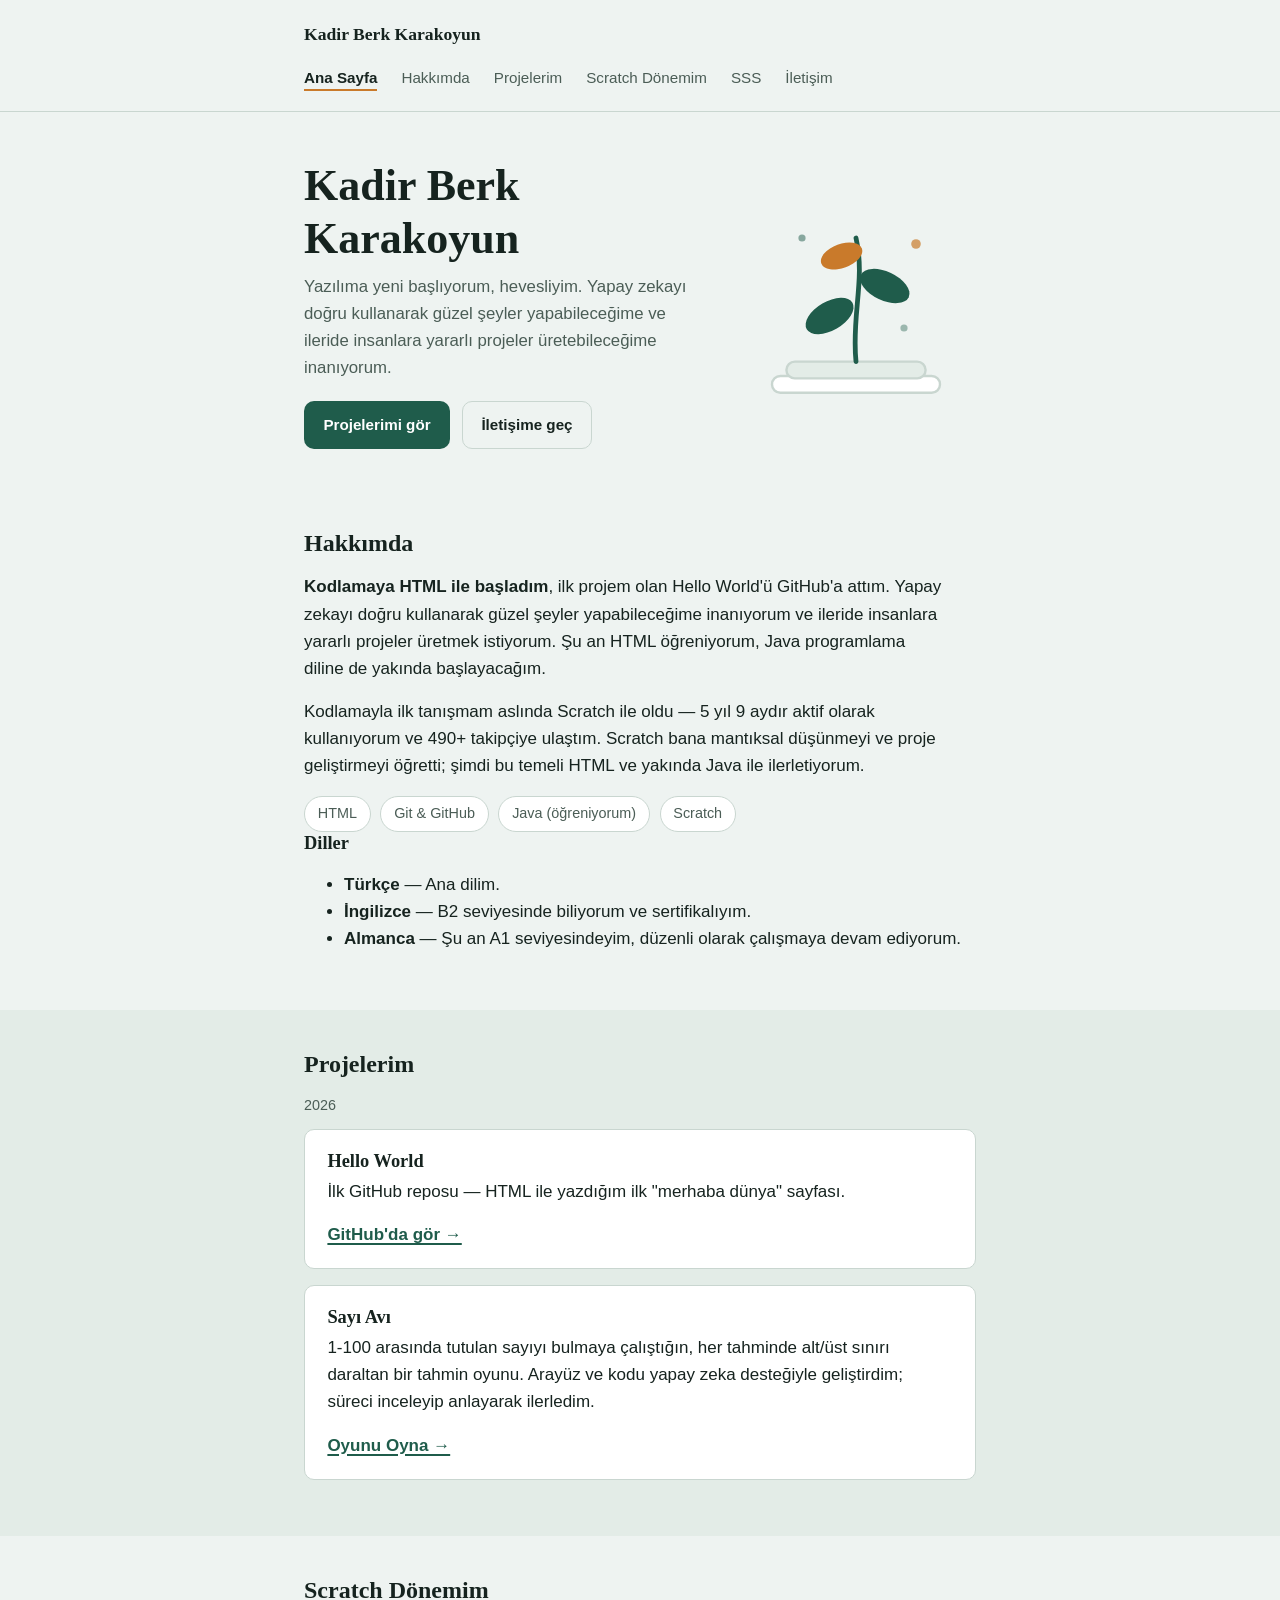
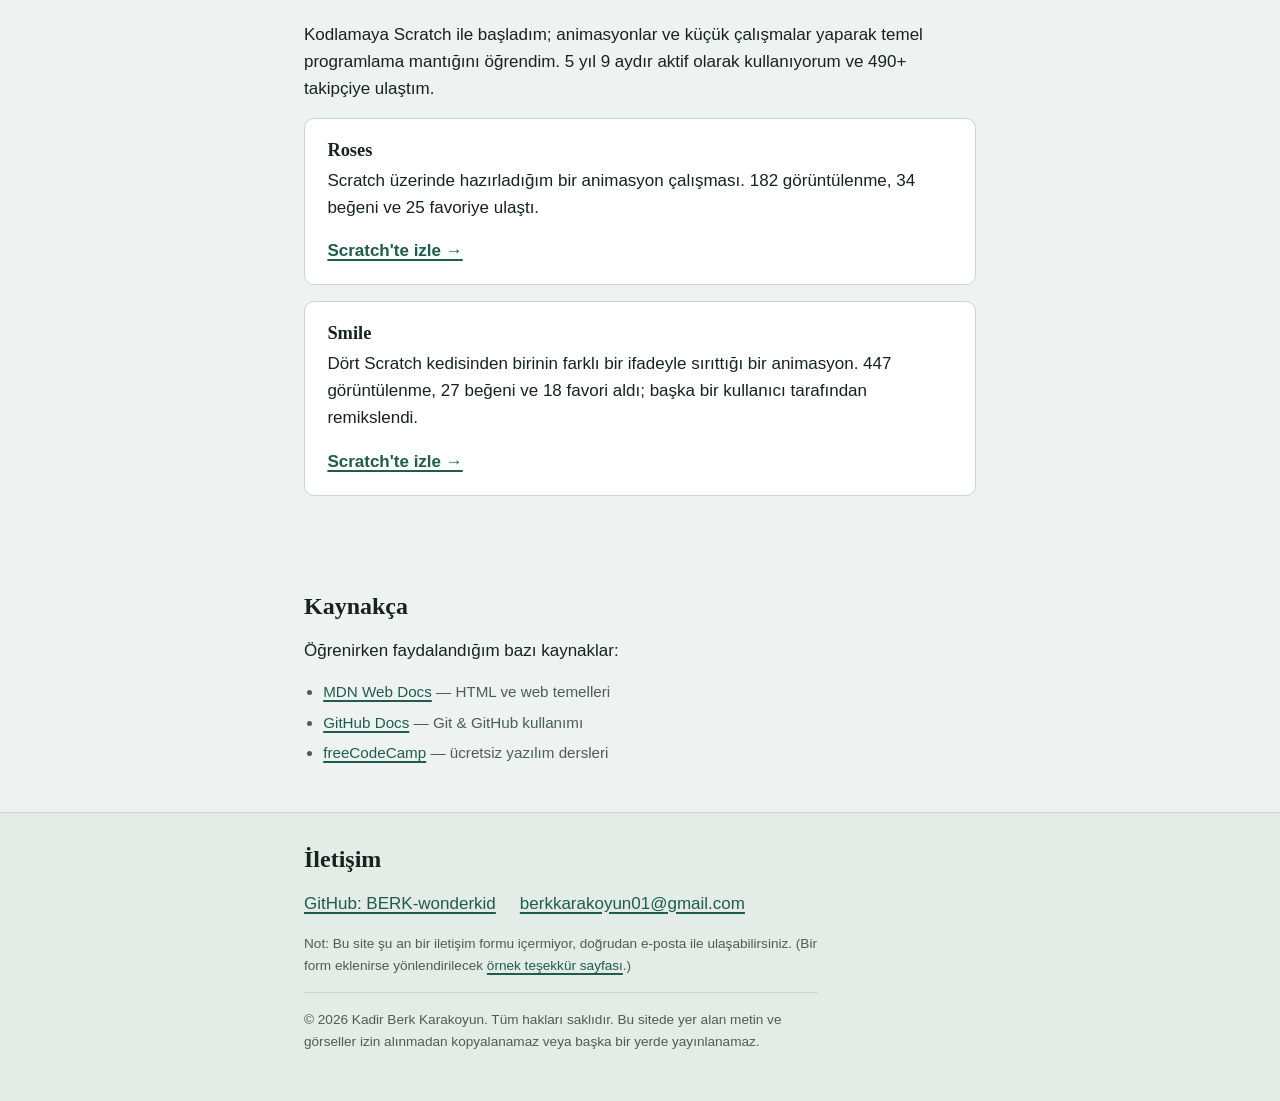
==== commit 5698a331: "Add files via upload" ====
--- a/index.html
+++ b/index.html
@@ -87,9 +87,10 @@
         <a class="repo-link" href="https://github.com/BERK-wonderkid/HELLO-WORLD">GitHub'da gör →</a>
       </article>
 
-      <article class="project placeholder">
-        <h3>Sıradaki proje</h3>
-        <p>Şu anda üzerinde çalışıyorum, yakında burada olacak.</p>
+      <article class="project">
+        <h3>Sayı Avı</h3>
+        <p>1-100 arasında tutulan sayıyı bulmaya çalıştığın, her tahminde alt/üst sınırı daraltan bir tahmin oyunu. Arayüz ve kodu yapay zeka desteğiyle geliştirdim; süreci inceleyip anlayarak ilerledim.</p>
+        <a class="repo-link" href="sayi-avi-oyunu.html">Oyunu Oyna →</a>
       </article>
     </div>
   </section>
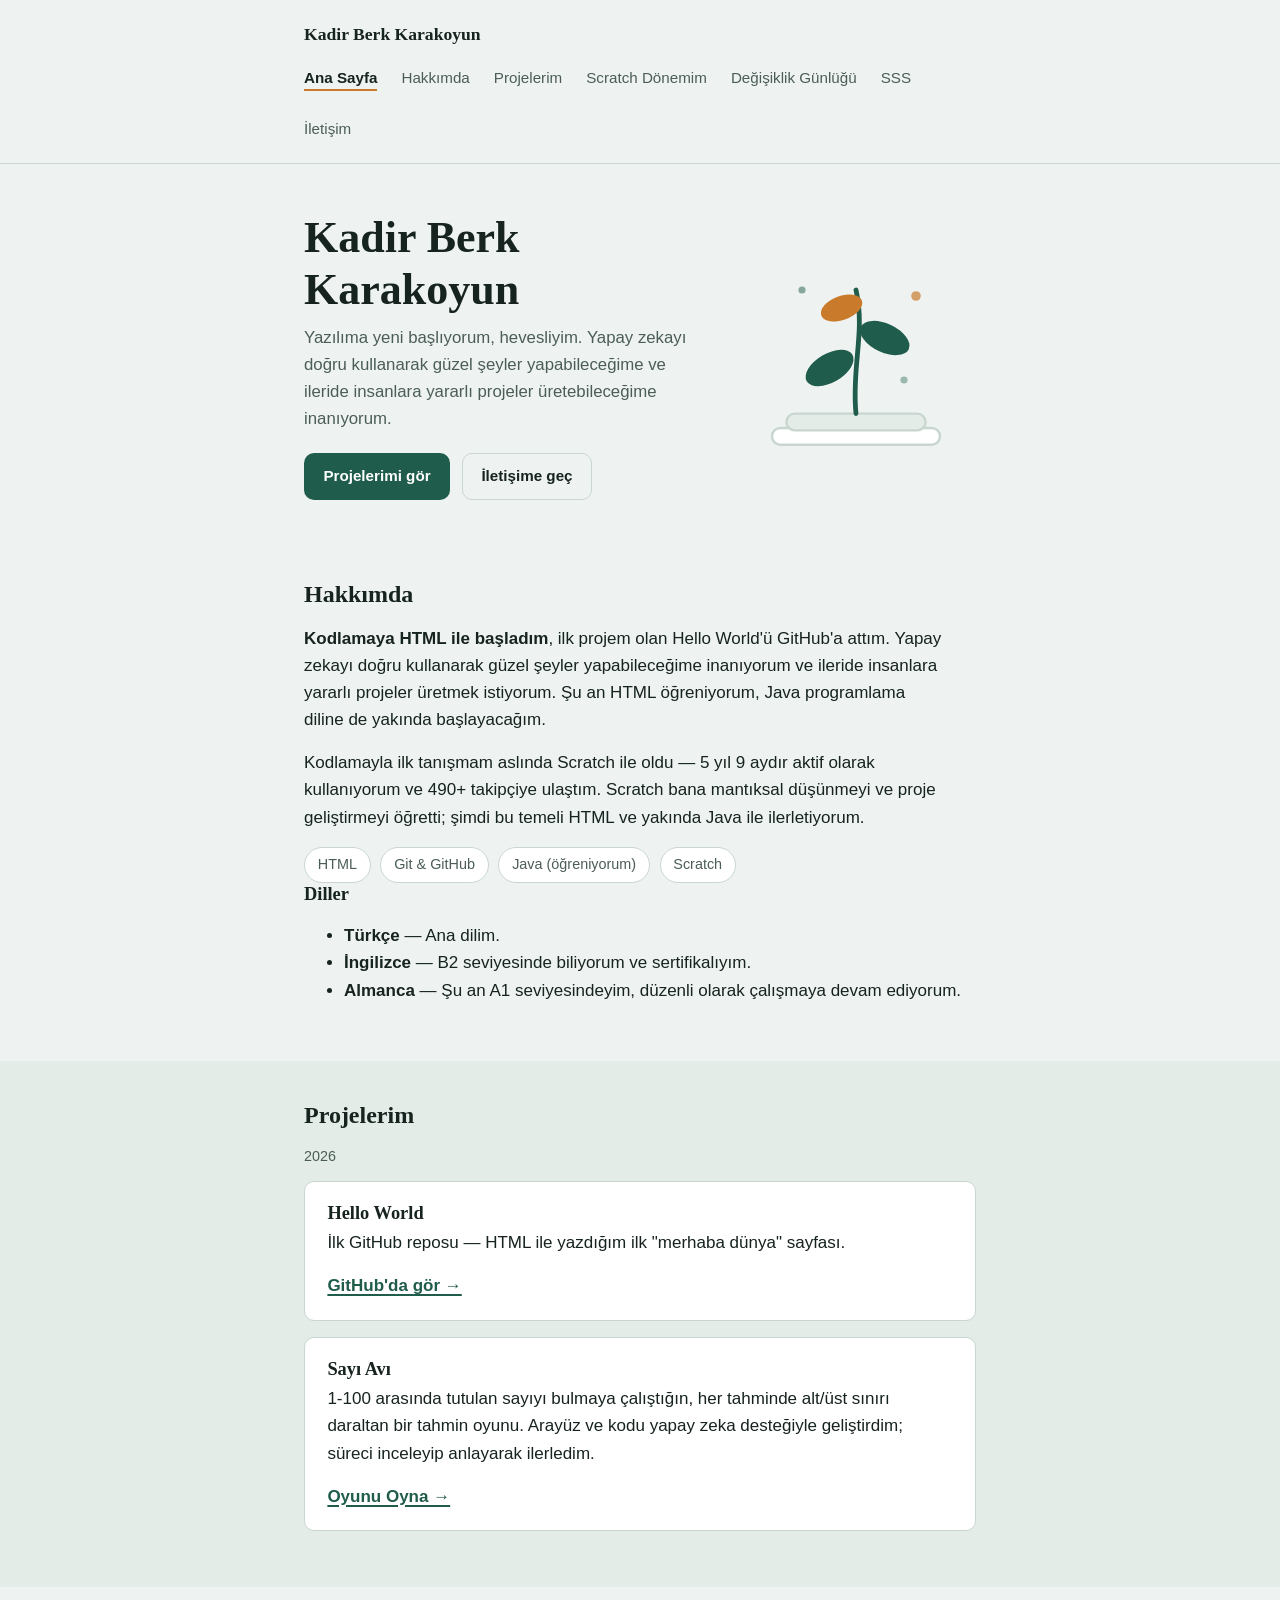
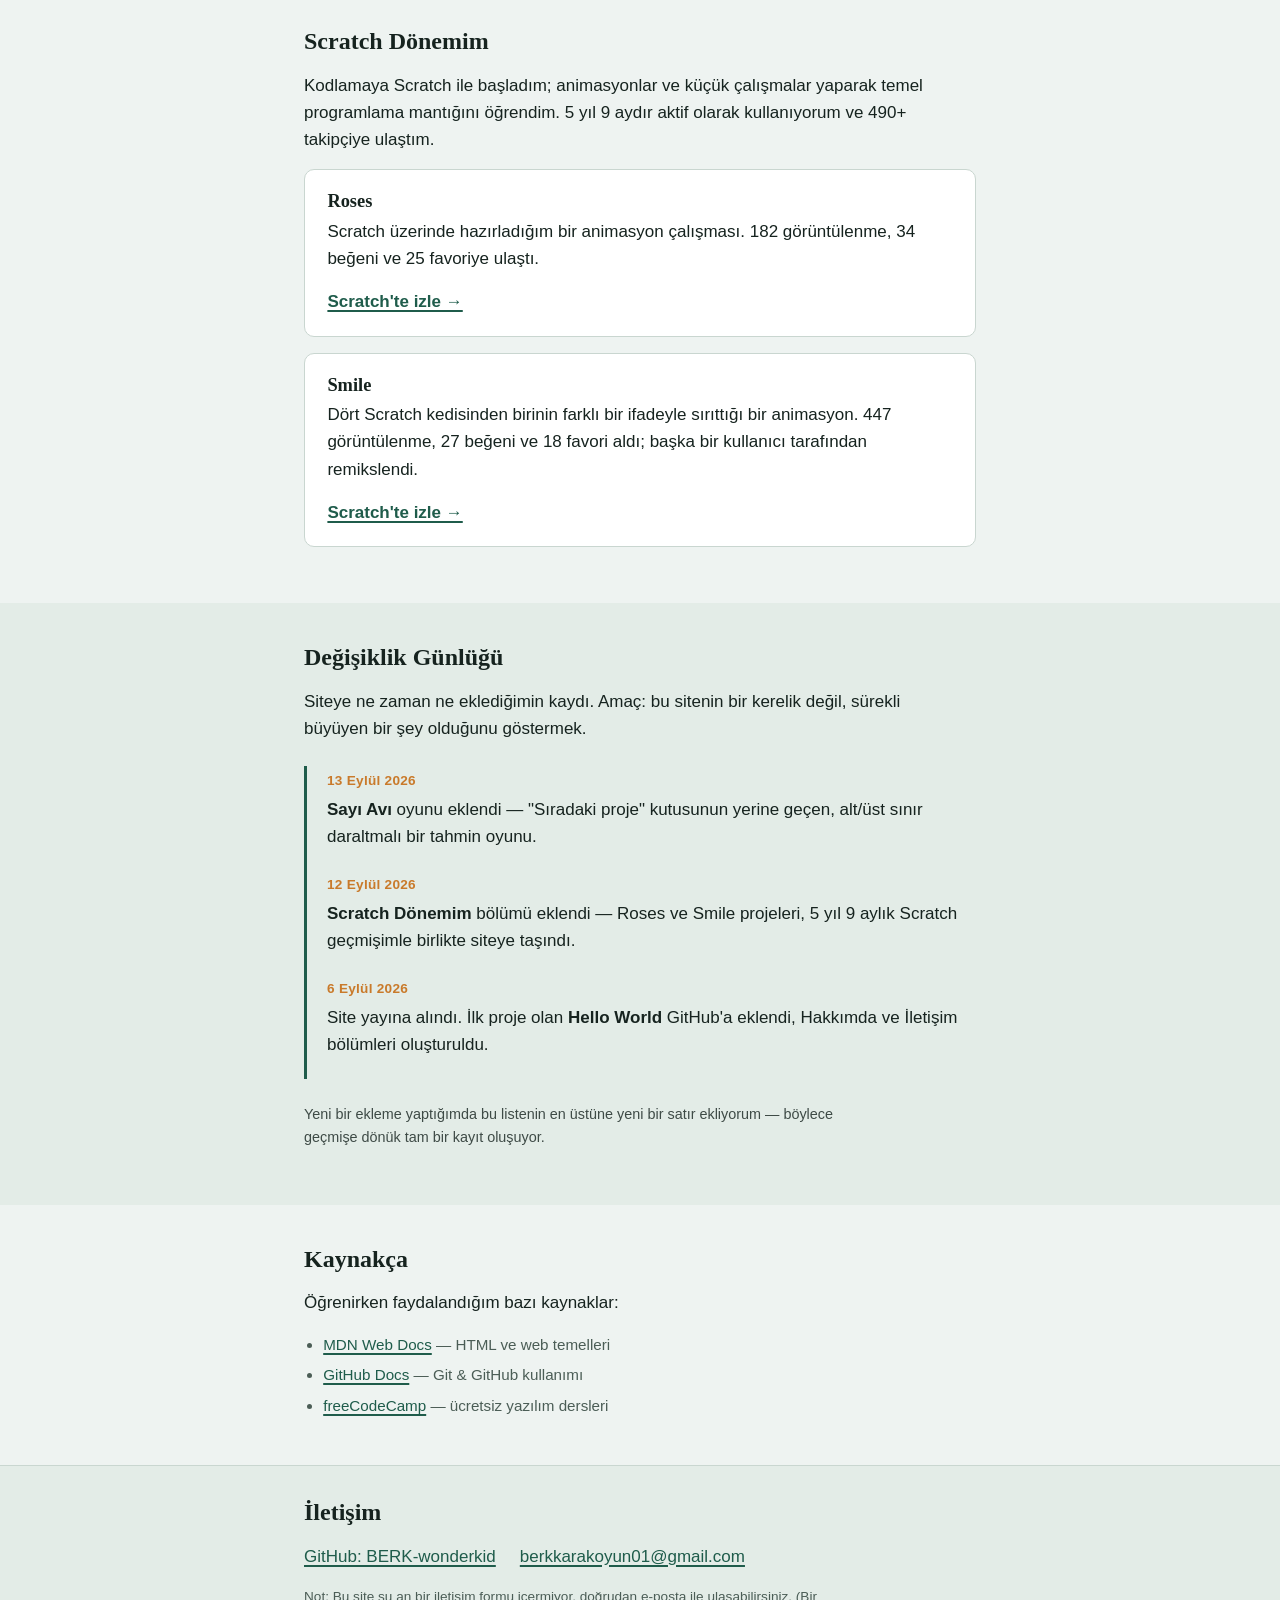
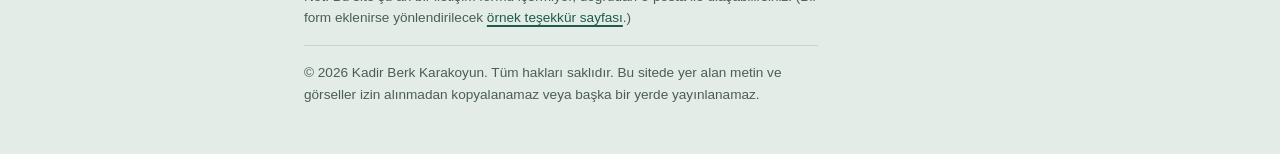
==== commit 56ae14dc: "Rename index (4).html to index.html" ====
--- a/index.html
+++ b/index.html
@@ -6,6 +6,33 @@
 <title>Kadir Berk Karakoyun — Yazılım Öğrenme Yolculuğu</title>
 <meta name="description" content="Kadir Berk Karakoyun'un kişisel portfolyo sitesi. HTML ile başlayan yazılım öğrenme yolculuğu, projeler ve iletişim bilgileri.">
 <link rel="stylesheet" href="style.css">
+<style>
+  .changelog-list {
+    list-style: none;
+    padding: 0;
+    margin: 24px 0;
+    border-left: 3px solid #1f5c4b;
+  }
+  .changelog-list li {
+    padding: 4px 0 20px 20px;
+    display: flex;
+    flex-direction: column;
+    gap: 4px;
+  }
+  .changelog-tarih {
+    font-size: 0.85rem;
+    font-weight: 700;
+    color: #c97a2b;
+    letter-spacing: 0.02em;
+  }
+  .changelog-metin {
+    color: inherit;
+  }
+  .changelog-not {
+    font-size: 0.9rem;
+    opacity: 0.8;
+  }
+</style>
 <link rel="icon" href="data:image/svg+xml,%3Csvg xmlns='http://www.w3.org/2000/svg' viewBox='0 0 32 32'%3E%3Crect width='32' height='32' rx='6' fill='%231f5c4b'/%3E%3Cpath d='M16 24 C13 17,19 13,16 6' stroke='%23ffffff' stroke-width='2.5' fill='none' stroke-linecap='round'/%3E%3C/svg%3E">
 </head>
 <body>
@@ -20,6 +47,7 @@
         <li><a href="index.html#hakkimda">Hakkımda</a></li>
         <li><a href="index.html#projeler">Projelerim</a></li>
         <li><a href="index.html#scratch">Scratch Dönemim</a></li>
+        <li><a href="index.html#gunluk">Değişiklik Günlüğü</a></li>
         <li><a href="sss.html">SSS</a></li>
         <li><a href="index.html#iletisim">İletişim</a></li>
       </ul>
@@ -114,6 +142,30 @@
     </div>
   </section>
 
+  <section class="alt" id="gunluk">
+    <div class="wrap">
+      <h2>Değişiklik Günlüğü</h2>
+      <p>Siteye ne zaman ne eklediğimin kaydı. Amaç: bu sitenin bir kerelik değil, sürekli büyüyen bir şey olduğunu göstermek.</p>
+
+      <ul class="changelog-list">
+        <li>
+          <span class="changelog-tarih">13 Eylül 2026</span>
+          <span class="changelog-metin"><strong>Sayı Avı</strong> oyunu eklendi — "Sıradaki proje" kutusunun yerine geçen, alt/üst sınır daraltmalı bir tahmin oyunu.</span>
+        </li>
+        <li>
+          <span class="changelog-tarih">12 Eylül 2026</span>
+          <span class="changelog-metin"><strong>Scratch Dönemim</strong> bölümü eklendi — Roses ve Smile projeleri, 5 yıl 9 aylık Scratch geçmişimle birlikte siteye taşındı.</span>
+        </li>
+        <li>
+          <span class="changelog-tarih">6 Eylül 2026</span>
+          <span class="changelog-metin">Site yayına alındı. İlk proje olan <strong>Hello World</strong> GitHub'a eklendi, Hakkımda ve İletişim bölümleri oluşturuldu.</span>
+        </li>
+      </ul>
+
+      <p class="changelog-not">Yeni bir ekleme yaptığımda bu listenin en üstüne yeni bir satır ekliyorum — böylece geçmişe dönük tam bir kayıt oluşuyor.</p>
+    </div>
+  </section>
+
   <section id="kaynakca">
     <div class="wrap">
       <h2>Kaynakça</h2>
